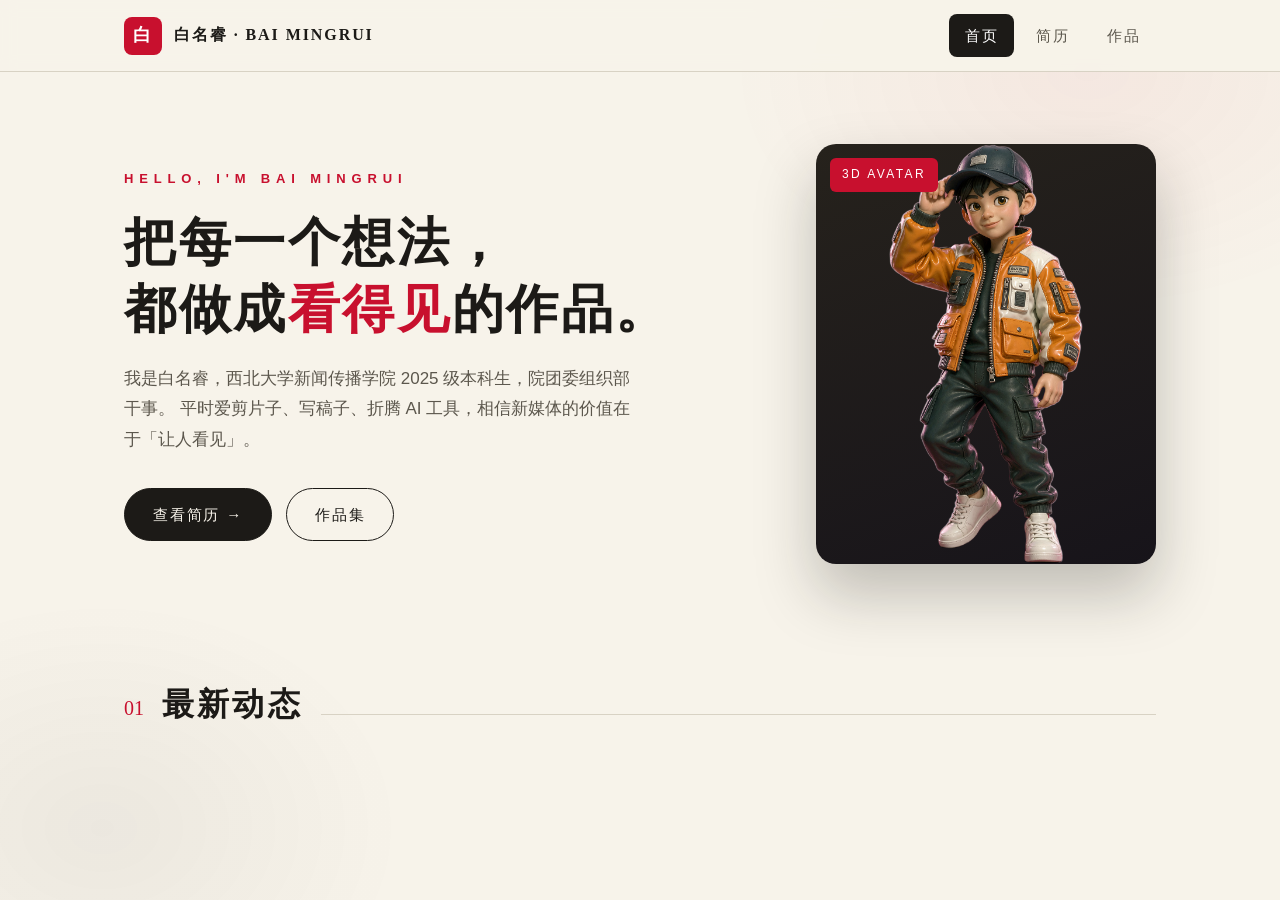
==== index.html @ 63c78bd9 "Assignment 3: traditional personal homepage (2025106140白名睿)" ====
<!DOCTYPE html>
<!-- 仓库根跳转页：GitHub Pages 打开根域名时自动进入提交目录 -->
<html lang="zh-CN">
<head>
  <meta charset="UTF-8">
  <title>跳转中…</title>
  <meta http-equiv="refresh" content="0; url=./2025106140%E7%99%BD%E5%90%8D%E7%9D%BF/index.html">
  <style>body{background:#1c1a17;color:#f7f3ea;display:flex;align-items:center;justify-content:center;height:100vh;font-family:sans-serif;letter-spacing:.2em}</style>
</head>
<body>正在进入白名睿的个人主页… <a href="./2025106140白名睿/index.html">点击手动进入</a></body>
</html>
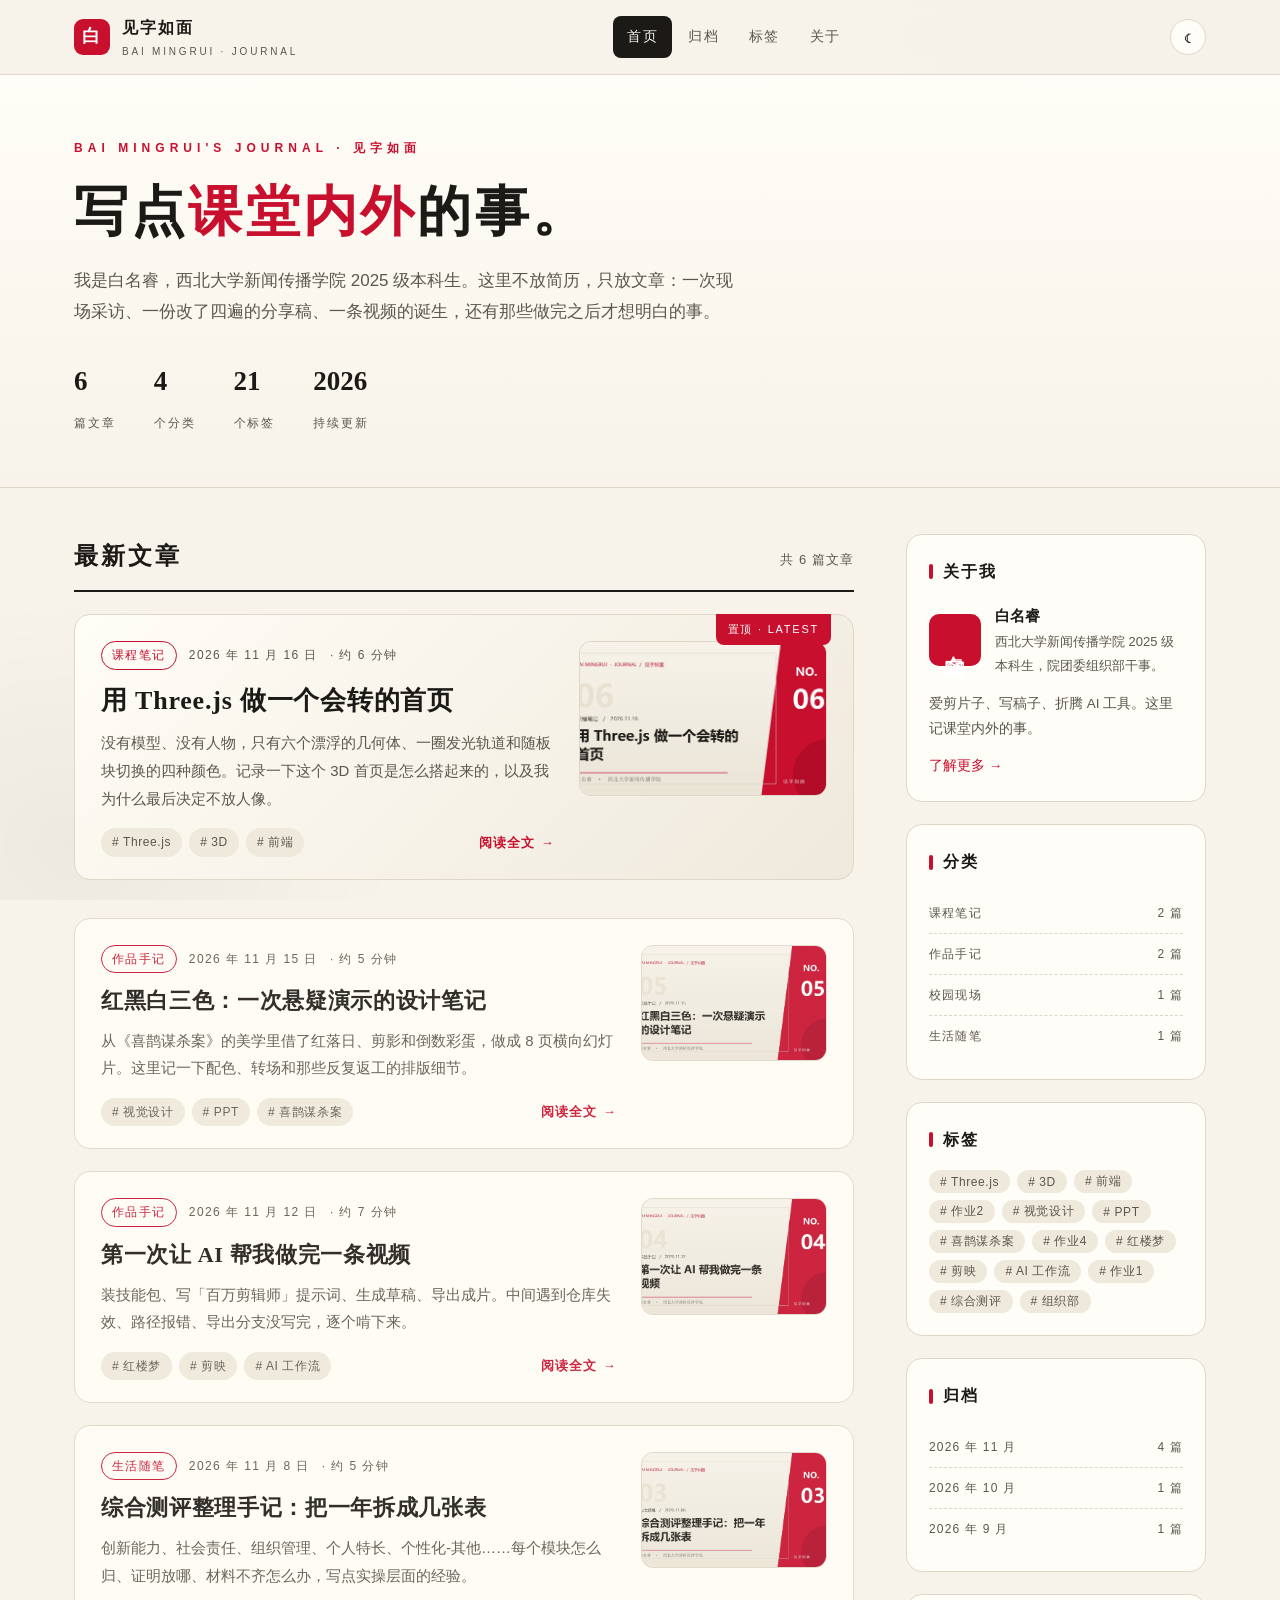
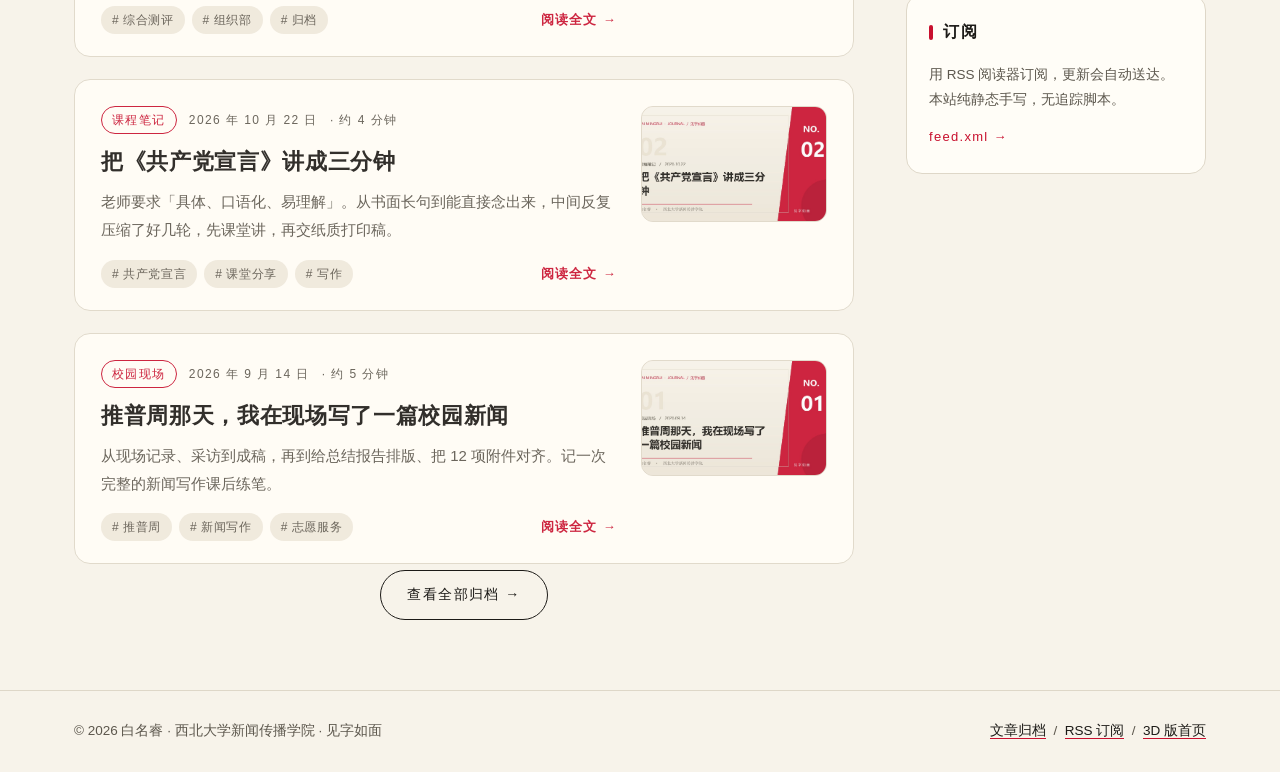
==== commit 1bee4ddc: "Assignment 3: rebuild as a content-first personal blog (6 posts, archive, about, RSS, dark mode)" ====
--- a/index.html
+++ b/index.html
@@ -1,5 +1,5 @@
 <!DOCTYPE html>
-<!-- 仓库根跳转页：GitHub Pages 打开根域名时自动进入提交目录 -->
+<!-- 仓库根跳转页：GitHub Pages 打开根域名时自动进入提交目录（个人博客首页） -->
 <html lang="zh-CN">
 <head>
   <meta charset="UTF-8">
@@ -7,5 +7,5 @@
   <meta http-equiv="refresh" content="0; url=./2025106140%E7%99%BD%E5%90%8D%E7%9D%BF/index.html">
   <style>body{background:#1c1a17;color:#f7f3ea;display:flex;align-items:center;justify-content:center;height:100vh;font-family:sans-serif;letter-spacing:.2em}</style>
 </head>
-<body>正在进入白名睿的个人主页… <a href="./2025106140白名睿/index.html">点击手动进入</a></body>
+<body>正在进入「见字如面」个人博客… <a href="./2025106140白名睿/index.html">点击手动进入</a></body>
 </html>
